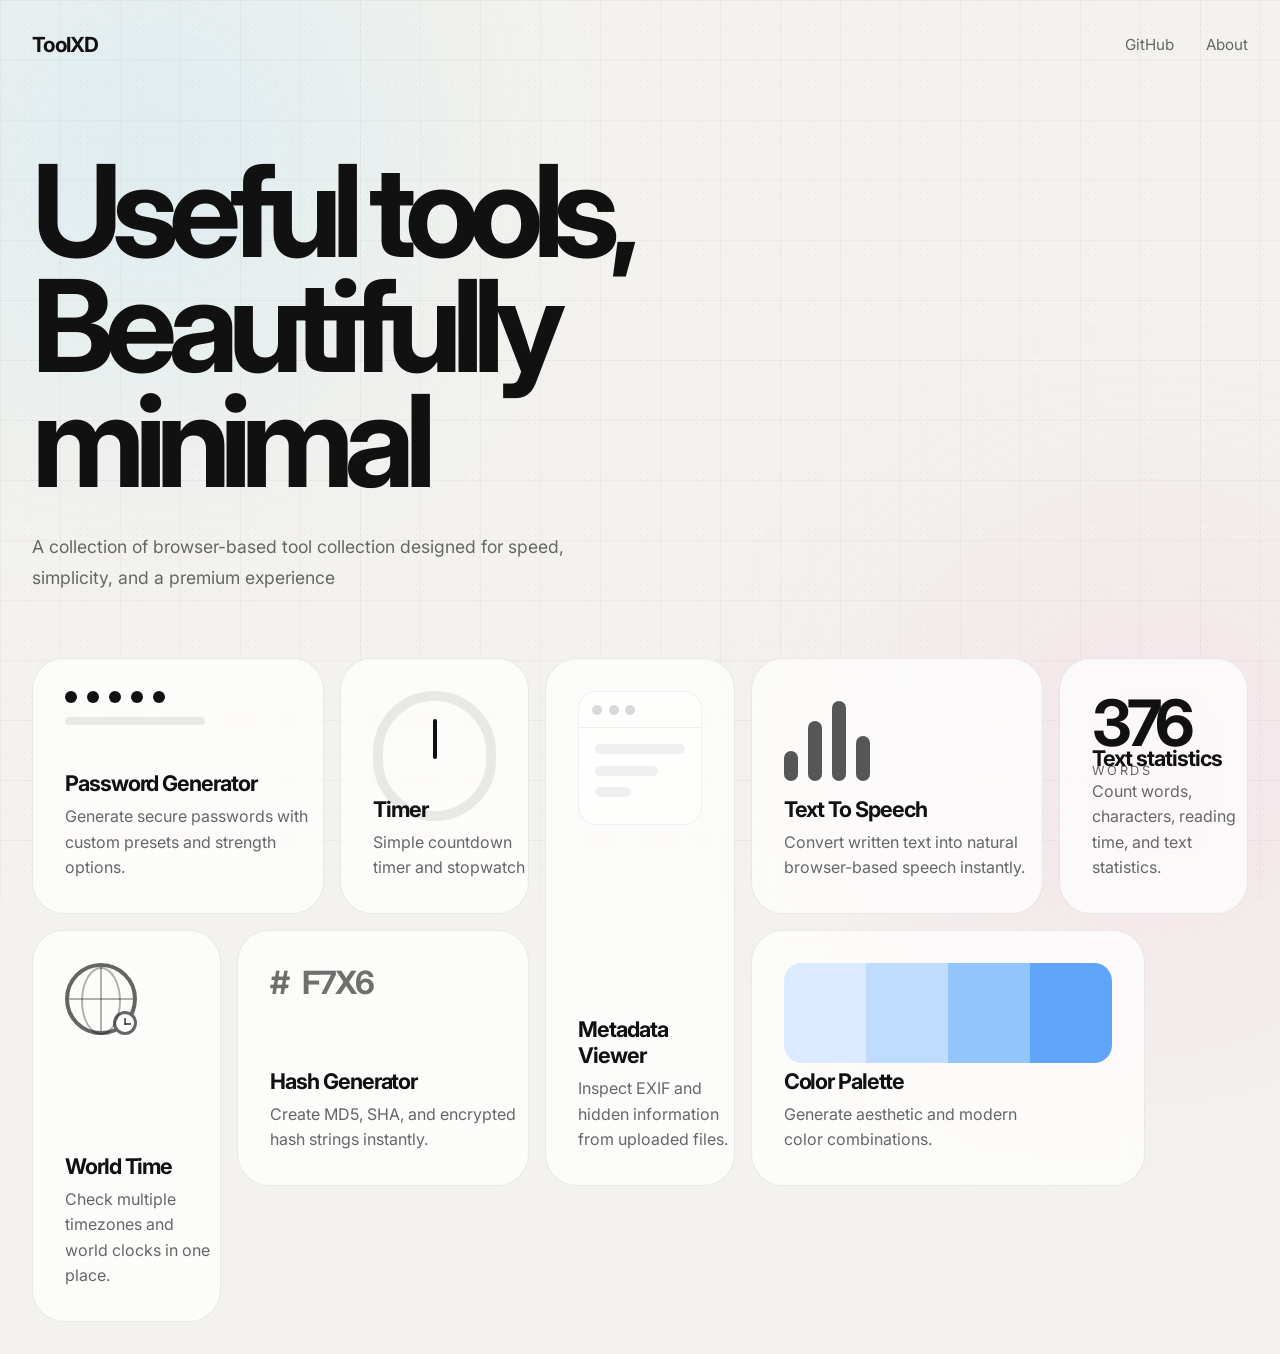
==== index.html @ 22178fe0 "Removed themes.js and cleaned html" ====
<!DOCTYPE html>
<html lang="en">
<head>
    <meta charset="UTF-8" />
    <meta name="viewport" content="width=device-width, initial-scale=1.0" />
    <title> ToolXD </title>

    <link rel="stylesheet" href="css/global.css">
    <link rel="stylesheet" href="css/style.css">
    <link rel="stylesheet" href="css/card.css">
    
    <link rel="preconnect" href="https://fonts.googleapis.com">
    <link rel="preconnect" href="https://fonts.gstatic.com" crossorigin>
    <link href="https://fonts.googleapis.com/css2?family=Inter:wght@300;400;500;600;700;800&display=swap" rel="stylesheet">
</head>

<body>
    <div class="bg-grid"></div>
    <div class="gradient gradient-1"></div>
    <div class="gradient gradient-2"></div>
    <div class="noise"></div>
    <header>
      <nav>
        <div class="logo"> ToolXD </div>
        <div class="nav-links">
          <a href="https://github.com/swaznil/toolxd" target="_blank" rel="noopener noreferrer">GitHub</a>
          <a href="about.html">About</a>
        </div>
      </nav>
      <section class="hero">
        <h1> Useful tools, <br> Beautifully minimal </h1>
        <p class="hero-text"> A collection of browser-based tool collection designed for speed, simplicity, and a premium experience </p>
      </section>
    </header>
    <main class="bento-grid">
      <!-- PASSWORD -->
      <a href="tools/passwordgen/passwordgen.html" class="card password-card">
        <div class="password-preview">
          <div class="password-dots">
            <span></span>
            <span></span>
            <span></span>
            <span></span>
            <span></span>
          </div>
          <div class="password-line"></div>
        </div>
        <div class="content">
          <h3>Password Generator</h3>
          <p>Generate secure passwords with custom presets and strength options.</p>
        </div>
      </a>
      <!-- TIMER -->
      <a href="tools/timer/timer.html" class="card timer-card">
        <div class="timer-preview">
          <div class="timer-circle">
            <div class="timer-hand"></div>
          </div>
        </div>
        <div class="content">
          <h3>Timer</h3>
          <p>Simple countdown timer and stopwatch</p>
        </div>
      </a>
      <!-- METADATA -->
      <a href="tools/metadata/metadata.html" class="card metadata-card">
        <div class="fake-window">
          <div class="window-top">
            <span></span>
            <span></span>
            <span></span>
          </div>
          <div class="window-lines">
            <div></div>
            <div></div>
            <div></div>
          </div>
        </div>
        <div class="content">
          <h3>Metadata Viewer</h3>
          <p>Inspect EXIF and hidden information from uploaded files.</p>
        </div>
      </a>
      <!-- TEXT TO SPEECH -->
      <a href="tools/tts/tts.html" class="card speech-card">
        <div class="speech-preview">
          <span></span>
          <span></span>
          <span></span>
          <span></span>
        </div>
        <div class="content">
          <h3>Text To Speech</h3>
          <p>Convert written text into natural browser-based speech instantly.</p>
        </div>
      </a>
      <!-- Text statistics -->
      <a href="tools/textstat/textstats.html" class="card counter-card">
        <div class="counter-preview">
          <h2>376</h2>
          <p>WORDS</p>
        </div>
        <div class="content">
          <h3>Text statistics</h3>
          <p>Count words, characters, reading time, and text statistics.</p>
        </div>
      </a>
      <!-- WORLD TIME -->
      <a href="tools/worldtime/worldtime.html" class="card world-card">
        <div class="world-preview">
          <div class="world-icon">
            <span class="clock"></span>
          </div>
        </div>
        <div class="content">
          <h3>World Time</h3>
          <p>Check multiple timezones and world clocks in one place.</p>
        </div>
      </a>
      <!-- HASH GENERATOR -->
      <a href="tools/hashgen/hasgen.html" class="card hash-card">
        <div class="hash-preview">
          <span>#</span>
          <span>F7X6</span>
        </div>
        <div class="content">
          <h3>Hash Generator</h3>
          <p>Create MD5, SHA, and encrypted hash strings instantly.</p>
        </div>
      </a>
      <!-- PALETTE -->
      <a href="tools/palette/palette.html" class="card palette-card">
        <div class="palette">
          <span></span>
          <span></span>
          <span></span>
          <span></span>
        </div>
        <div class="content">
          <h3>Color Palette</h3>
          <p>Generate aesthetic and modern color combinations.</p>
        </div>
      </a>
    </main>
<script src="js/script.js"></script>
</body>
</html>
---- css/global.css ----
* {
  margin: 0;
  padding: 0;
  box-sizing: border-box;
}

:root {
  --bg: #f3f2ee;
  --card: rgba(255, 255, 255, 0.72);
  --panel: rgba(255, 255, 255, 0.7);
  --border: rgba(0, 0, 0, 0.08);
  --border-light: rgba(0, 0, 0, 0.06);
  --text: #111;
  --muted: #666;
  --muted-strong: #777;
  --accent: #2453ff;
  --accent-soft: rgba(36, 83, 255, 0.1);
  --radius-sm: 18px;
  --radius-md: 24px;
  --radius-lg: 32px;
  --space-1: 0.5rem;
  --space-2: 1rem;
  --space-3: 2rem;
  --space-4: 4rem;
  --shadow: 0 18px 40px rgba(0, 0, 0, 0.05);
  --blur: 12px;
  --transition:
    transform 0.35s ease,
    border-color 0.35s ease,
    box-shadow 0.35s ease;
}

html {
  scroll-behavior: smooth;
}

body {
  min-height: 100vh;
  background: var(--bg);
  color: var(--text);
  font-family: "Inter", sans-serif;
  overflow-x: hidden;
  position: relative;
}

a {
  color: inherit;
  text-decoration: none;
}

button,
input,
select {
  font: inherit;
}

button {
  cursor: pointer;
}

::selection {
  background: #000;
  color: #fff;
}

.bg-grid,
.grid,
.noise,
.gradient,
.ambient {
  position: fixed;
  pointer-events: none;
  z-index: 0;
}

.bg-grid,
.grid,
.noise {
  inset: 0;
}

.bg-grid,
.grid {
  background-image:
    linear-gradient(rgba(0, 0, 0, 0.03) 1px, transparent 1px),
    linear-gradient(90deg, rgba(0, 0, 0, 0.03) 1px, transparent 1px);
  background-size: 60px 60px;
}

.noise {
  opacity: 0.04;
  background-image: radial-gradient(#000 0.5px, transparent 0.5px);
  background-size: 7px 7px;
}

.gradient {
  width: 500px;
  height: 500px;
  border-radius: 999px;
  filter: blur(120px);
  opacity: 0.15;
}

.gradient-1 {
  background: #7dd3fc;
  top: -100px;
  left: -100px;
}

.gradient-2 {
  background: #f9a8d4;
  right: -120px;
  bottom: -120px;
}

.ambient {
  border-radius: 50%;
  filter: blur(90px);
  opacity: 0.5;
}

.ambient-1 {
  width: 520px;
  height: 520px;
  background: rgba(36, 83, 255, 0.15);
  top: -160px;
  right: -160px;
}

.ambient-2 {
  width: 420px;
  height: 420px;
  background: rgba(0, 0, 0, 0.05);
  bottom: -120px;
  left: -120px;
}

nav,
.topbar {
  display: flex;
  align-items: center;
  justify-content: space-between;
}

.logo {
  font-size: 1.3rem;
  font-weight: 700;
  letter-spacing: -0.06em;
}

.back {
  color: #444;
  font-size: 1rem;
  padding-bottom: 0.2rem;
}

.eyebrow,
.label {
  text-transform: uppercase;
  color: var(--muted-strong);
}

.eyebrow {
  font-size: 0.72rem;
  letter-spacing: 0.22em;
}

.label {
  font-size: 0.68rem;
  letter-spacing: 0.18em;
}

.panel {
  background: var(--panel);
  border: 1px solid var(--border);
  border-radius: var(--radius-lg);
  backdrop-filter: blur(20px);
}

.primary,
.generate,
.tab.active {
  background: #111;
  color: #fff;
}

@media (max-width: 980px) {
  body {
    overflow-y: auto;
  }
}
---- css/style.css ----
/* =========================
   HEADER
========================= */

header{
  padding:2rem;
  position:relative;
  z-index:2;
}

.nav-links{
  display:flex;
  gap:2rem;
}

.nav-links a{
  font-size:.95rem;
  color:var(--muted);
}

/* =========================
   HERO
========================= */

.hero{
  padding-top:6rem;
  max-width:800px;
}

.hero h1{
  font-size:clamp(4rem,10vw,8rem);
  line-height:.9;
  letter-spacing:-0.08em;
}

.hero-text{
  margin-top:2rem;
  max-width:600px;
  font-size:1.1rem;
  line-height:1.8;
  color:var(--muted);
}

@media (max-width:900px){

  .hero{
    padding-top:4rem;
  }

  .hero h1{
    font-size:clamp(3rem,12vw,5rem);
  }

  .content{
    left:1.5rem;
    bottom:1.5rem;
  }
}
---- css/card.css ----
/* =========================
   GRID
========================= */

.bento-grid{
  display:grid;
  grid-template-columns:repeat(12,1fr);
  grid-auto-rows:120px;
  gap:1rem;
  padding:2rem;
}

/* =========================
   CARD SIZES
========================= */

.password-card { grid-column: span 3; grid-row:span 2;}
.timer-card    { grid-column: span 2; grid-row:span 2;}
.metadata-card { grid-column: span 2; grid-row:span 4;}
.speech-card   { grid-column: span 3; grid-row:span 2;}
.counter-card  { grid-column: span 2; grid-row:span 2;}
.world-card    { grid-column: span 2; grid-row:span 3;}
.hash-card     { grid-column: span 3; grid-row:span 2;}
.palette-card  { grid-column: span 4; grid-row:span 2;}

/* =========================
   CARD
========================= */

.card{
  position:relative;
  overflow:hidden;
  padding:var(--space-3);
  border-radius:var(--radius-lg);
  background:var(--card);
  border:1px solid var(--border);
  backdrop-filter:blur(var(--blur));
  transition:var(--transition);
}

.card:hover{
  transform:translateY(-12px);
  border-color:rgba(0,0,0,.12);
}

/* =========================
   CONTENT
========================= */

.content{
  position:absolute;
  left:2rem;
  bottom:2rem;
}

.content h3{
  font-size:1.35rem;
  letter-spacing:-0.05em;
}

.content p{
  margin-top:.5rem;
  max-width:260px;
  line-height:1.6;
  color:var(--muted);
}

/* =========================
   PASSWORD
========================= */

.password-preview{
  display:flex;
  flex-direction:column;
  gap:14px;
  width:140px;
}

.password-dots{
  display:flex;
  gap:10px;
}

.password-dots span{
  width:12px;
  height:12px;
  border-radius:50%;
  background:#111;
}

.password-line{
  width:100%;
  height:8px;
  border-radius:999px;
  background:rgba(0,0,0,.08);
}

/* =========================
   TIMER
========================= */

.timer-preview{
  display:flex;
  align-items:center;
  justify-content:center;
}

.timer-circle{
  width:130px;
  height:130px;
  position:relative;
  border-radius:999px;
  border:10px solid rgba(0,0,0,.08);
}

.timer-hand{
  position:absolute;
  width:4px;
  height:40px;
  background:#111;
  left:50%;
  top:18px;
  transform:translateX(-50%);
  border-radius:999px;
}

/* =========================
   METADATA
========================= */

.fake-window{
  width:100%;
  max-width:260px;
  overflow:hidden;
  border-radius:18px;
  background:rgba(255,255,255,.6);
  border:1px solid var(--border-light);
}

.window-top{
  display:flex;
  gap:.4rem;

  padding:.8rem;

  border-bottom:1px solid var(--border-light);
}

.window-top span{
  width:10px;
  height:10px;

  border-radius:999px;
  background:rgba(0,0,0,.15);
}

.window-lines{
  padding:1rem;
}

.window-lines div{
  height:10px;

  margin-bottom:.7rem;

  border-radius:999px;
  background:rgba(0,0,0,.06);
}

.window-lines div:nth-child(2){
  width:70%;
}

.window-lines div:nth-child(3){
  width:40%;
}

/* =========================
   SPEECH
========================= */

.speech-preview{
  display:flex;
  align-items:flex-end;
  gap:10px;
  height:90px;
}

.speech-preview span{
  width:14px;
  border-radius:999px;
  background:#111;
  opacity:.7;
}

.speech-preview span:nth-child(1){
  height:30px;
}

.speech-preview span:nth-child(2){
  height:60px;
}

.speech-preview span:nth-child(3){
  height:80px;
}

.speech-preview span:nth-child(4){
  height:45px;
}

/* =========================
   COUNTER
========================= */

.counter-preview h2{
  font-size:4rem;
  line-height:1;
  letter-spacing:-0.08em;
}

.counter-preview p{
  margin-top:.5rem;
  font-size:.8rem;
  letter-spacing:.2em;
  color:var(--muted);
}

.world-icon{
    width:72px;
    height:72px;
    border:4px solid rgba(0, 0, 0, 0.60);
    border-radius:50%;
    position:relative;
}

.world-icon::before{
    content:"";
    position:absolute;
    inset:0;
    border-radius:50%;
    background:
        linear-gradient(rgba(0,0,0,.3),rgba(0,0,0,.3))
            center/2px 100% no-repeat,
        linear-gradient(rgba(0,0,0,.3),rgba(0,0,0,.3))
            center/100% 2px no-repeat;
}

.world-icon::after{
    content:"";
    position:absolute;
    left:50%;
    top:0;
    width:36px;
    height:64px;
    transform:translateX(-50%);
    border:2px solid rgba(0,0,0,.3);
    border-radius:50%;
}

.clock{
    position:absolute;
    right:-4px;
    bottom:-4px;
    width:24px;
    height:24px;
    border:3px solid rgba(0,0,0,.6);
    border-radius:50%;
    background:#fff;
}

.clock::before{
    content:"";
    position:absolute;
    width:2px;
    height:7px;
    background: rgba(0,0,0,.6);
    left:50%;
    top:4px;
    transform:translateX(-50%);
}

.clock::after{
    content:"";
    position:absolute;
    width:6px;
    height:2px;
    background:rgba(0,0,0,.6);
    left:50%;
    top:50%;
}

/* =========================
   HASH
========================= */

.hash-preview{
  display:flex;
  align-items:center;
  gap:.8rem;
  font-size:2rem;
  font-weight:700;
  letter-spacing:-0.05em;
  opacity:.6;
}

/* =========================
   PALETTE
========================= */

.palette{
  display:flex;
  height:100px;
  overflow:hidden;
  border-radius:18px;
}

.palette span{
  flex:1;
}

.palette span:nth-child(1){ background:#dbeafe; }
.palette span:nth-child(2){ background:#bfdbfe; }
.palette span:nth-child(3){ background:#93c5fd; }
.palette span:nth-child(4){ background:#60a5fa; }

/* =========================
   RESPONSIVE
========================= */

@media (max-width:900px){

  .bento-grid{
    grid-template-columns:1fr;
    grid-auto-rows:240px;
  }

  .card{
    grid-column:span 1 !important;
    grid-row:span 1 !important;
  }
}
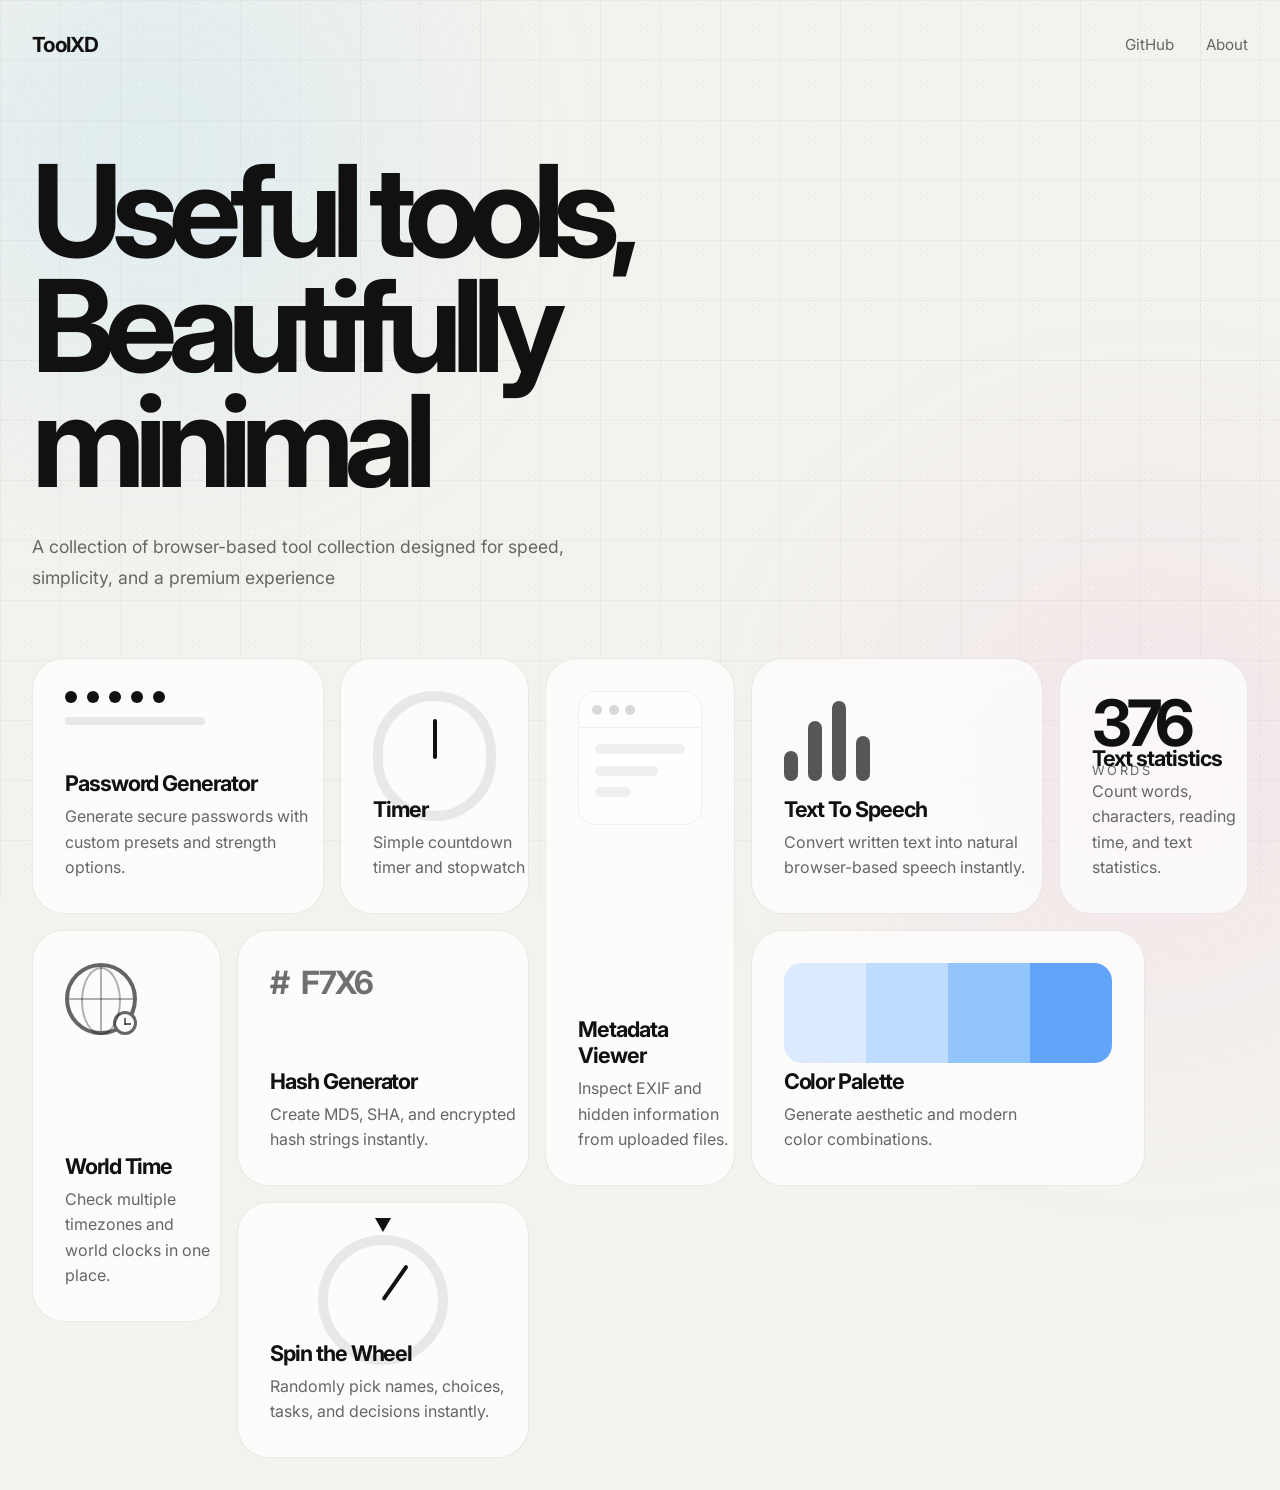
==== commit 0c13b3ba: "Added spinwheel tool" ====
--- a/index.html
+++ b/index.html
@@ -15,10 +15,12 @@
 </head>
 
 <body>
+
     <div class="bg-grid"></div>
     <div class="gradient gradient-1"></div>
     <div class="gradient gradient-2"></div>
     <div class="noise"></div>
+
     <header>
       <nav>
         <div class="logo"> ToolXD </div>
@@ -32,7 +34,10 @@
         <p class="hero-text"> A collection of browser-based tool collection designed for speed, simplicity, and a premium experience </p>
       </section>
     </header>
+
+
     <main class="bento-grid">
+
       <!-- PASSWORD -->
       <a href="tools/passwordgen/passwordgen.html" class="card password-card">
         <div class="password-preview">
@@ -50,6 +55,7 @@
           <p>Generate secure passwords with custom presets and strength options.</p>
         </div>
       </a>
+
       <!-- TIMER -->
       <a href="tools/timer/timer.html" class="card timer-card">
         <div class="timer-preview">
@@ -62,6 +68,7 @@
           <p>Simple countdown timer and stopwatch</p>
         </div>
       </a>
+
       <!-- METADATA -->
       <a href="tools/metadata/metadata.html" class="card metadata-card">
         <div class="fake-window">
@@ -81,6 +88,7 @@
           <p>Inspect EXIF and hidden information from uploaded files.</p>
         </div>
       </a>
+
       <!-- TEXT TO SPEECH -->
       <a href="tools/tts/tts.html" class="card speech-card">
         <div class="speech-preview">
@@ -94,6 +102,7 @@
           <p>Convert written text into natural browser-based speech instantly.</p>
         </div>
       </a>
+
       <!-- Text statistics -->
       <a href="tools/textstat/textstats.html" class="card counter-card">
         <div class="counter-preview">
@@ -105,6 +114,7 @@
           <p>Count words, characters, reading time, and text statistics.</p>
         </div>
       </a>
+
       <!-- WORLD TIME -->
       <a href="tools/worldtime/worldtime.html" class="card world-card">
         <div class="world-preview">
@@ -117,8 +127,9 @@
           <p>Check multiple timezones and world clocks in one place.</p>
         </div>
       </a>
+
       <!-- HASH GENERATOR -->
-      <a href="tools/hashgen/hasgen.html" class="card hash-card">
+      <a href="tools/hashgen/hashgen.html" class="card hash-card">
         <div class="hash-preview">
           <span>#</span>
           <span>F7X6</span>
@@ -128,6 +139,7 @@
           <p>Create MD5, SHA, and encrypted hash strings instantly.</p>
         </div>
       </a>
+
       <!-- PALETTE -->
       <a href="tools/palette/palette.html" class="card palette-card">
         <div class="palette">
@@ -141,7 +153,21 @@
           <p>Generate aesthetic and modern color combinations.</p>
         </div>
       </a>
+
+      <!-- SPIN WHEEL -->
+      <a href="tools/spinwheel/spinwheel.html" class="card wheel-card">
+        <div class="wheel-preview">
+          <div class="wheel-pointer"></div>
+          <div class="wheel-circle">
+            <div class="wheel-hand"></div>
+          </div>
+        </div>
+        <div class="content">
+          <h3>Spin the Wheel</h3>
+          <p>Randomly pick names, choices, tasks, and decisions instantly.</p>
+        </div>
+      </a>
+  
     </main>
-<script src="js/script.js"></script>
 </body>
 </html>
--- a/css/global.css
+++ b/css/global.css
@@ -3,7 +3,6 @@
   padding: 0;
   box-sizing: border-box;
 }
-
 :root {
   --bg: #f3f2ee;
   --card: rgba(255, 255, 255, 0.72);
@@ -24,16 +23,12 @@
   --space-4: 4rem;
   --shadow: 0 18px 40px rgba(0, 0, 0, 0.05);
   --blur: 12px;
-  --transition:
-    transform 0.35s ease,
-    border-color 0.35s ease,
+  --transition: transform 0.35s ease, border-color 0.35s ease,
     box-shadow 0.35s ease;
 }
-
 html {
   scroll-behavior: smooth;
 }
-
 body {
   min-height: 100vh;
   background: var(--bg);
@@ -42,27 +37,22 @@
   overflow-x: hidden;
   position: relative;
 }
-
 a {
   color: inherit;
   text-decoration: none;
 }
-
 button,
 input,
 select {
   font: inherit;
 }
-
 button {
   cursor: pointer;
 }
-
 ::selection {
-  background: #000;
-  color: #fff;
+  background: #000000;
+  color: #ffffff;
 }
-
 .bg-grid,
 .grid,
 .noise,
@@ -72,27 +62,22 @@
   pointer-events: none;
   z-index: 0;
 }
-
 .bg-grid,
 .grid,
 .noise {
   inset: 0;
 }
-
 .bg-grid,
 .grid {
-  background-image:
-    linear-gradient(rgba(0, 0, 0, 0.03) 1px, transparent 1px),
+  background-image: linear-gradient(rgba(0, 0, 0, 0.03) 1px, transparent 1px),
     linear-gradient(90deg, rgba(0, 0, 0, 0.03) 1px, transparent 1px);
   background-size: 60px 60px;
 }
-
 .noise {
   opacity: 0.04;
   background-image: radial-gradient(#000 0.5px, transparent 0.5px);
   background-size: 7px 7px;
 }
-
 .gradient {
   width: 500px;
   height: 500px;
@@ -100,25 +85,21 @@
   filter: blur(120px);
   opacity: 0.15;
 }
-
 .gradient-1 {
   background: #7dd3fc;
   top: -100px;
   left: -100px;
 }
-
 .gradient-2 {
   background: #f9a8d4;
   right: -120px;
   bottom: -120px;
 }
-
 .ambient {
   border-radius: 50%;
   filter: blur(90px);
   opacity: 0.5;
 }
-
 .ambient-1 {
   width: 520px;
   height: 520px;
@@ -126,7 +107,6 @@
   top: -160px;
   right: -160px;
 }
-
 .ambient-2 {
   width: 420px;
   height: 420px;
@@ -134,49 +114,41 @@
   bottom: -120px;
   left: -120px;
 }
-
 nav,
 .topbar {
   display: flex;
   align-items: center;
   justify-content: space-between;
 }
-
 .logo {
   font-size: 1.3rem;
   font-weight: 700;
   letter-spacing: -0.06em;
 }
-
 .back {
-  color: #444;
+  color: #444444;
   font-size: 1rem;
   padding-bottom: 0.2rem;
 }
-
 .eyebrow,
 .label {
   text-transform: uppercase;
   color: var(--muted-strong);
 }
-
 .eyebrow {
   font-size: 0.72rem;
   letter-spacing: 0.22em;
 }
-
 .label {
   font-size: 0.68rem;
   letter-spacing: 0.18em;
 }
-
 .panel {
   background: var(--panel);
   border: 1px solid var(--border);
   border-radius: var(--radius-lg);
   backdrop-filter: blur(20px);
 }
-
 .primary,
 .generate,
 .tab.active {
--- a/css/style.css
+++ b/css/style.css
@@ -1,58 +1,42 @@
-/* =========================
-   HEADER
-========================= */
-
-header{
-  padding:2rem;
-  position:relative;
-  z-index:2;
+header {
+  padding: 2rem;
+  position: relative;
+  z-index: 2;
+}
+.nav-links {
+  display: flex;
+  gap: 2rem;
+}
+.nav-links a {
+  font-size: 0.95rem;
+  color: var(--muted);
+}
+.hero {
+  padding-top: 6rem;
+  max-width: 800px;
+}
+.hero h1 {
+  font-size: clamp(4rem, 10vw, 8rem);
+  line-height: 0.9;
+  letter-spacing: -0.08em;
+}
+.hero-text {
+  margin-top: 2rem;
+  max-width: 600px;
+  font-size: 1.1rem;
+  line-height: 1.8;
+  color: var(--muted);
 }
 
-.nav-links{
-  display:flex;
-  gap:2rem;
-}
-
-.nav-links a{
-  font-size:.95rem;
-  color:var(--muted);
-}
-
-/* =========================
-   HERO
-========================= */
-
-.hero{
-  padding-top:6rem;
-  max-width:800px;
-}
-
-.hero h1{
-  font-size:clamp(4rem,10vw,8rem);
-  line-height:.9;
-  letter-spacing:-0.08em;
-}
-
-.hero-text{
-  margin-top:2rem;
-  max-width:600px;
-  font-size:1.1rem;
-  line-height:1.8;
-  color:var(--muted);
-}
-
-@media (max-width:900px){
-
-  .hero{
-    padding-top:4rem;
+@media (max-width: 900px) {
+  .hero {
+    padding-top: 4rem;
   }
-
-  .hero h1{
-    font-size:clamp(3rem,12vw,5rem);
+  .hero h1 {
+    font-size: clamp(3rem, 12vw, 5rem);
   }
-
-  .content{
-    left:1.5rem;
-    bottom:1.5rem;
+  .content {
+    left: 1.5rem;
+    bottom: 1.5rem;
   }
 }
--- a/css/card.css
+++ b/css/card.css
@@ -1,342 +1,292 @@
-/* =========================
-   GRID
-========================= */
-
-.bento-grid{
-  display:grid;
-  grid-template-columns:repeat(12,1fr);
-  grid-auto-rows:120px;
-  gap:1rem;
-  padding:2rem;
-}
-
-/* =========================
-   CARD SIZES
-========================= */
-
-.password-card { grid-column: span 3; grid-row:span 2;}
-.timer-card    { grid-column: span 2; grid-row:span 2;}
-.metadata-card { grid-column: span 2; grid-row:span 4;}
-.speech-card   { grid-column: span 3; grid-row:span 2;}
-.counter-card  { grid-column: span 2; grid-row:span 2;}
-.world-card    { grid-column: span 2; grid-row:span 3;}
-.hash-card     { grid-column: span 3; grid-row:span 2;}
-.palette-card  { grid-column: span 4; grid-row:span 2;}
-
-/* =========================
-   CARD
-========================= */
-
-.card{
-  position:relative;
-  overflow:hidden;
-  padding:var(--space-3);
-  border-radius:var(--radius-lg);
-  background:var(--card);
-  border:1px solid var(--border);
-  backdrop-filter:blur(var(--blur));
-  transition:var(--transition);
-}
-
-.card:hover{
-  transform:translateY(-12px);
-  border-color:rgba(0,0,0,.12);
-}
-
-/* =========================
-   CONTENT
-========================= */
-
-.content{
-  position:absolute;
-  left:2rem;
-  bottom:2rem;
-}
-
-.content h3{
-  font-size:1.35rem;
-  letter-spacing:-0.05em;
-}
-
-.content p{
-  margin-top:.5rem;
-  max-width:260px;
-  line-height:1.6;
-  color:var(--muted);
-}
-
-/* =========================
-   PASSWORD
-========================= */
-
-.password-preview{
+.bento-grid {
+  display: grid;
+  grid-template-columns: repeat(12, 1fr);
+  grid-auto-rows: 120px;
+  gap: 1rem;
+  padding: 2rem;
+}
+
+.password-card {grid-column: span 3;grid-row: span 2;}
+.timer-card {grid-column: span 2;grid-row: span 2;}
+.metadata-card {grid-column: span 2;grid-row: span 4;}
+.speech-card {grid-column: span 3;grid-row: span 2;}
+.counter-card {grid-column: span 2;grid-row: span 2;}
+.world-card {grid-column: span 2;grid-row: span 3;}
+.hash-card {grid-column: span 3;grid-row: span 2;}
+.palette-card {grid-column: span 4;grid-row: span 2;}
+.wheel-card {grid-column: span 3;grid-row: span 2;}
+
+.card {
+  position: relative;
+  overflow: hidden;
+  padding: var(--space-3);
+  border-radius: var(--radius-lg);
+  background: var(--card);
+  border: 1px solid var(--border);
+  backdrop-filter: blur(var(--blur));
+  transition: var(--transition);
+}
+.card:hover {
+  transform: translateY(-12px);
+  border-color: rgba(0, 0, 0, 0.12);
+}
+.content {
+  position: absolute;
+  left: 2rem;
+  bottom: 2rem;
+}
+.content h3 {
+  font-size: 1.35rem;
+  letter-spacing: -0.05em;
+}
+.content p {
+  margin-top: 0.5rem;
+  max-width: 260px;
+  line-height: 1.6;
+  color: var(--muted);
+}
+.password-preview {
+  display: flex;
+  flex-direction: column;
+  gap: 14px;
+  width: 140px;
+}
+.password-dots {
+  display: flex;
+  gap: 10px;
+}
+.password-dots span {
+  width: 12px;
+  height: 12px;
+  border-radius: 50%;
+  background: #111;
+}
+.password-line {
+  width: 100%;
+  height: 8px;
+  border-radius: 999px;
+  background: rgba(0, 0, 0, 0.08);
+}
+.timer-preview {
+  display: flex;
+  align-items: center;
+  justify-content: center;
+}
+.timer-circle {
+  width: 130px;
+  height: 130px;
+  position: relative;
+  border-radius: 999px;
+  border: 10px solid rgba(0, 0, 0, 0.08);
+}
+.timer-hand {
+  position: absolute;
+  width: 4px;
+  height: 40px;
+  background: #111;
+  left: 50%;
+  top: 18px;
+  transform: translateX(-50%);
+  border-radius: 999px;
+}
+.fake-window {
+  width: 100%;
+  max-width: 260px;
+  overflow: hidden;
+  border-radius: 18px;
+  background: rgba(255, 255, 255, 0.6);
+  border: 1px solid var(--border-light);
+}
+.window-top {
+  display: flex;
+  gap: 0.4rem;
+  padding: 0.8rem;
+  border-bottom: 1px solid var(--border-light);
+}
+.window-top span {
+  width: 10px;
+  height: 10px;
+  border-radius: 999px;
+  background: rgba(0, 0, 0, 0.15);
+}
+.window-lines {
+  padding: 1rem;
+}
+.window-lines div {
+  height: 10px;
+  margin-bottom: 0.7rem;
+  border-radius: 999px;
+  background: rgba(0, 0, 0, 0.06);
+}
+.window-lines div:nth-child(2) {
+  width: 70%;
+}
+.window-lines div:nth-child(3) {
+  width: 40%;
+}
+.speech-preview {
+  display: flex;
+  align-items: flex-end;
+  gap: 10px;
+  height: 90px;
+}
+.speech-preview span {
+  width: 14px;
+  border-radius: 999px;
+  background: #111;
+  opacity: 0.7;
+}
+.speech-preview span:nth-child(1) {
+  height: 30px;
+}
+.speech-preview span:nth-child(2) {
+  height: 60px;
+}
+.speech-preview span:nth-child(3) {
+  height: 80px;
+}
+.speech-preview span:nth-child(4) {
+  height: 45px;
+}
+.counter-preview h2 {
+  font-size: 4rem;
+  line-height: 1;
+  letter-spacing: -0.08em;
+}
+.counter-preview p {
+  margin-top: 0.5rem;
+  font-size: 0.8rem;
+  letter-spacing: 0.2em;
+  color: var(--muted);
+}
+.world-icon {
+  width: 72px;
+  height: 72px;
+  border: 4px solid rgba(0, 0, 0, 0.6);
+  border-radius: 50%;
+  position: relative;
+}
+.world-icon::before {
+  content: "";
+  position: absolute;
+  inset: 0;
+  border-radius: 50%;
+  background: linear-gradient(rgba(0, 0, 0, 0.3), rgba(0, 0, 0, 0.3)) center/2px
+      100% no-repeat,
+    linear-gradient(rgba(0, 0, 0, 0.3), rgba(0, 0, 0, 0.3)) center/100% 2px
+      no-repeat;
+}
+.world-icon::after {
+  content: "";
+  position: absolute;
+  left: 50%;
+  top: 0;
+  width: 36px;
+  height: 64px;
+  transform: translateX(-50%);
+  border: 2px solid rgba(0, 0, 0, 0.3);
+  border-radius: 50%;
+}
+.clock {
+  position: absolute;
+  right: -4px;
+  bottom: -4px;
+  width: 24px;
+  height: 24px;
+  border: 3px solid rgba(0, 0, 0, 0.6);
+  border-radius: 50%;
+  background: #fff;
+}
+.clock::before {
+  content: "";
+  position: absolute;
+  width: 2px;
+  height: 7px;
+  background: rgba(0, 0, 0, 0.6);
+  left: 50%;
+  top: 4px;
+  transform: translateX(-50%);
+}
+.clock::after {
+  content: "";
+  position: absolute;
+  width: 6px;
+  height: 2px;
+  background: rgba(0, 0, 0, 0.6);
+  left: 50%;
+  top: 50%;
+}
+.hash-preview {
+  display: flex;
+  align-items: center;
+  gap: 0.8rem;
+  font-size: 2rem;
+  font-weight: 700;
+  letter-spacing: -0.05em;
+  opacity: 0.6;
+}
+.palette {
+  display: flex;
+  height: 100px;
+  overflow: hidden;
+  border-radius: 18px;
+}
+.palette span {
+  flex: 1;
+}
+
+.palette span:nth-child(1) {
+  background: #dbeafe;
+}
+.palette span:nth-child(2) {
+  background: #bfdbfe;
+}
+.palette span:nth-child(3) {
+  background: #93c5fd;
+}
+.palette span:nth-child(4) {
+  background: #60a5fa;
+}
+
+.wheel-preview{
   display:flex;
-  flex-direction:column;
-  gap:14px;
-  width:140px;
-}
-
-.password-dots{
-  display:flex;
-  gap:10px;
-}
-
-.password-dots span{
-  width:12px;
-  height:12px;
-  border-radius:50%;
-  background:#111;
-}
-
-.password-line{
-  width:100%;
-  height:8px;
-  border-radius:999px;
-  background:rgba(0,0,0,.08);
-}
-
-/* =========================
-   TIMER
-========================= */
-
-.timer-preview{
-  display:flex;
-  align-items:center;
   justify-content:center;
 }
-
-.timer-circle{
+.wheel-circle{
   width:130px;
   height:130px;
   position:relative;
+  border-radius:50%;
+  border:10px solid rgba(0,0,0,.08);
+}
+.wheel-hand{
+  position:absolute;
+  left:50%;
+  top:50%;
+  width:4px;
+  height:42px;
+  background:#111;
   border-radius:999px;
-  border:10px solid rgba(0,0,0,.08);
-}
-
-.timer-hand{
+  transform-origin:bottom;
+  transform:translate(-50%,-100%) rotate(35deg);
+}
+.wheel-pointer{
   position:absolute;
-  width:4px;
-  height:40px;
-  background:#111;
-  left:50%;
-  top:18px;
-  transform:translateX(-50%);
-  border-radius:999px;
-}
-
-/* =========================
-   METADATA
-========================= */
-
-.fake-window{
-  width:100%;
-  max-width:260px;
-  overflow:hidden;
-  border-radius:18px;
-  background:rgba(255,255,255,.6);
-  border:1px solid var(--border-light);
-}
-
-.window-top{
-  display:flex;
-  gap:.4rem;
-
-  padding:.8rem;
-
-  border-bottom:1px solid var(--border-light);
-}
-
-.window-top span{
-  width:10px;
-  height:10px;
-
-  border-radius:999px;
-  background:rgba(0,0,0,.15);
-}
-
-.window-lines{
-  padding:1rem;
-}
-
-.window-lines div{
-  height:10px;
-
-  margin-bottom:.7rem;
-
-  border-radius:999px;
-  background:rgba(0,0,0,.06);
-}
-
-.window-lines div:nth-child(2){
-  width:70%;
-}
-
-.window-lines div:nth-child(3){
-  width:40%;
-}
-
-/* =========================
-   SPEECH
-========================= */
-
-.speech-preview{
-  display:flex;
-  align-items:flex-end;
-  gap:10px;
-  height:90px;
-}
-
-.speech-preview span{
-  width:14px;
-  border-radius:999px;
-  background:#111;
-  opacity:.7;
-}
-
-.speech-preview span:nth-child(1){
-  height:30px;
-}
-
-.speech-preview span:nth-child(2){
-  height:60px;
-}
-
-.speech-preview span:nth-child(3){
-  height:80px;
-}
-
-.speech-preview span:nth-child(4){
-  height:45px;
-}
-
-/* =========================
-   COUNTER
-========================= */
-
-.counter-preview h2{
-  font-size:4rem;
-  line-height:1;
-  letter-spacing:-0.08em;
-}
-
-.counter-preview p{
-  margin-top:.5rem;
-  font-size:.8rem;
-  letter-spacing:.2em;
-  color:var(--muted);
-}
-
-.world-icon{
-    width:72px;
-    height:72px;
-    border:4px solid rgba(0, 0, 0, 0.60);
-    border-radius:50%;
-    position:relative;
-}
-
-.world-icon::before{
-    content:"";
-    position:absolute;
-    inset:0;
-    border-radius:50%;
-    background:
-        linear-gradient(rgba(0,0,0,.3),rgba(0,0,0,.3))
-            center/2px 100% no-repeat,
-        linear-gradient(rgba(0,0,0,.3),rgba(0,0,0,.3))
-            center/100% 2px no-repeat;
-}
-
-.world-icon::after{
-    content:"";
-    position:absolute;
-    left:50%;
-    top:0;
-    width:36px;
-    height:64px;
-    transform:translateX(-50%);
-    border:2px solid rgba(0,0,0,.3);
-    border-radius:50%;
-}
-
-.clock{
-    position:absolute;
-    right:-4px;
-    bottom:-4px;
-    width:24px;
-    height:24px;
-    border:3px solid rgba(0,0,0,.6);
-    border-radius:50%;
-    background:#fff;
-}
-
-.clock::before{
-    content:"";
-    position:absolute;
-    width:2px;
-    height:7px;
-    background: rgba(0,0,0,.6);
-    left:50%;
-    top:4px;
-    transform:translateX(-50%);
-}
-
-.clock::after{
-    content:"";
-    position:absolute;
-    width:6px;
-    height:2px;
-    background:rgba(0,0,0,.6);
-    left:50%;
-    top:50%;
-}
-
-/* =========================
-   HASH
-========================= */
-
-.hash-preview{
-  display:flex;
-  align-items:center;
-  gap:.8rem;
-  font-size:2rem;
-  font-weight:700;
-  letter-spacing:-0.05em;
-  opacity:.6;
-}
-
-/* =========================
-   PALETTE
-========================= */
-
-.palette{
-  display:flex;
-  height:100px;
-  overflow:hidden;
-  border-radius:18px;
-}
-
-.palette span{
-  flex:1;
-}
-
-.palette span:nth-child(1){ background:#dbeafe; }
-.palette span:nth-child(2){ background:#bfdbfe; }
-.palette span:nth-child(3){ background:#93c5fd; }
-.palette span:nth-child(4){ background:#60a5fa; }
-
-/* =========================
-   RESPONSIVE
-========================= */
-
-@media (max-width:900px){
-
-  .bento-grid{
-    grid-template-columns:1fr;
-    grid-auto-rows:240px;
+  top:15px;
+  width:0;
+  height:0;
+  border-left:8px solid transparent;
+  border-right:8px solid transparent;
+  border-top:14px solid #111;
+}
+
+@media (max-width: 900px) {
+  .bento-grid {
+    grid-template-columns: 1fr;
+    grid-auto-rows: 240px;
   }
-
-  .card{
-    grid-column:span 1 !important;
-    grid-row:span 1 !important;
+  .card {
+    grid-column: span 1 !important;
+    grid-row: span 1 !important;
   }
-}+}
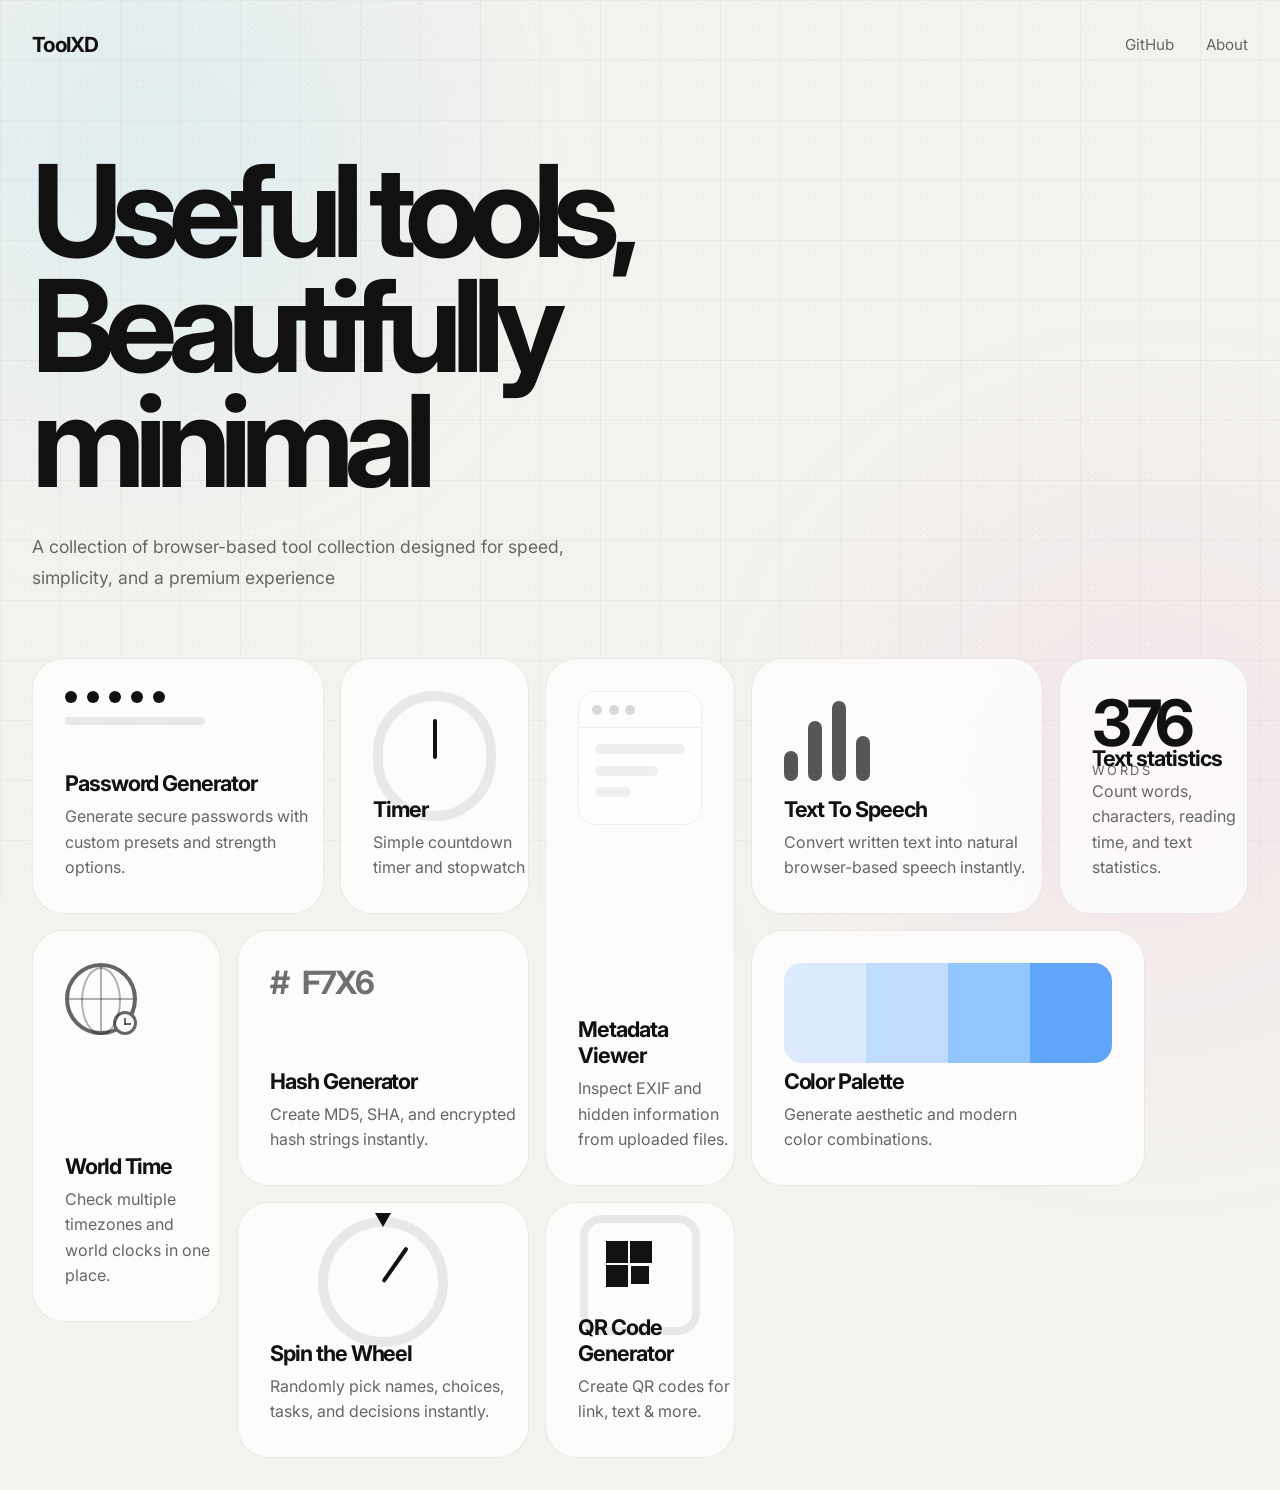
==== commit 8acf44ad: "Added new tool Qr code generator and a template HTML" ====
--- a/index.html
+++ b/index.html
@@ -168,6 +168,19 @@
         </div>
       </a>
   
+    <!-- QR CODE -->
+     <a href="tools/qrcode/qrcode.html" class="card qr-card">
+      <div class="qr-preview">
+        <div class="qr-icon">
+          <span></span>
+        </div>
+      </div>
+
+    <div class="content">
+      <h3>QR Code Generator</h3>
+      <p>Create QR codes for link, text & more.</p>
+    </div>
+     </a>
     </main>
 </body>
 </html>
--- a/css/card.css
+++ b/css/card.css
@@ -15,6 +15,7 @@
 .hash-card {grid-column: span 3;grid-row: span 2;}
 .palette-card {grid-column: span 4;grid-row: span 2;}
 .wheel-card {grid-column: span 3;grid-row: span 2;}
+.qr-card{grid-column: span 2;grid-row: span 2;}
 
 .card {
   position: relative;
@@ -258,6 +259,7 @@
   position:relative;
   border-radius:50%;
   border:10px solid rgba(0,0,0,.08);
+  bottom: 18px;
 }
 .wheel-hand{
   position:absolute;
@@ -272,12 +274,37 @@
 }
 .wheel-pointer{
   position:absolute;
-  top:15px;
+  top:10px;
   width:0;
   height:0;
   border-left:8px solid transparent;
   border-right:8px solid transparent;
   border-top:14px solid #111;
+}
+.qr-preview{
+  display:flex;
+  justify-content:center;
+}
+.qr-icon{
+  width:120px;
+  height:120px;
+  border-radius:22px;
+  background:
+    linear-gradient(#111 0 0) 18px 18px/22px 22px no-repeat,
+    linear-gradient(#111 0 0) calc(100% - 40px) 18px/22px 22px no-repeat,
+    linear-gradient(#111 0 0) 18px calc(100% - 40px)/22px 22px no-repeat;
+  border:8px solid rgba(0,0,0,.08);
+  position:relative;
+  bottom: 20px;
+}
+.qr-icon span{
+  position:absolute;
+  width:18px;
+  height:18px;
+  background:#111;
+  left:50%;
+  top:50%;
+  transform:translate(-50%,-50%);
 }
 
 @media (max-width: 900px) {
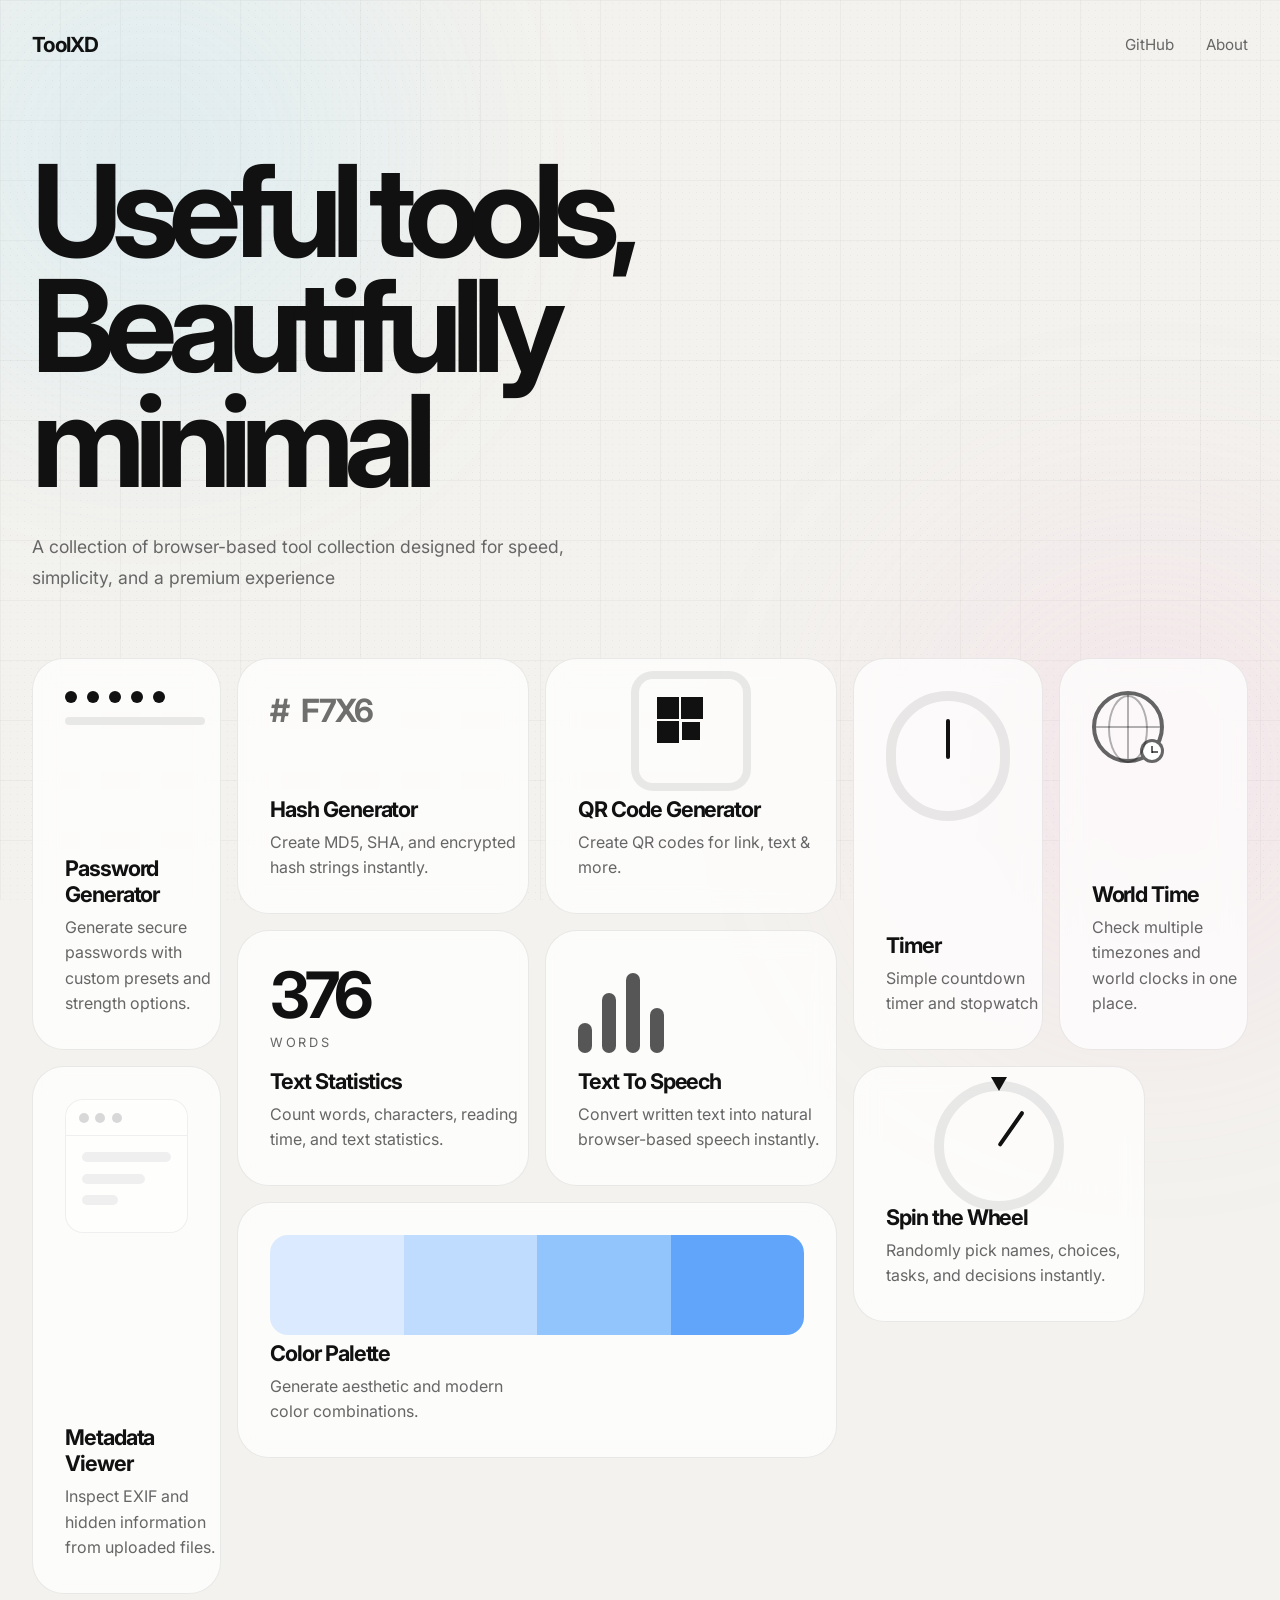
==== commit a289d3b0: "New bento grid Layout" ====
--- a/index.html
+++ b/index.html
@@ -36,151 +36,151 @@
     </header>
 
 
-    <main class="bento-grid">
+  <main class="bento-grid">
 
-      <!-- PASSWORD -->
-      <a href="tools/passwordgen/passwordgen.html" class="card password-card">
-        <div class="password-preview">
-          <div class="password-dots">
-            <span></span>
-            <span></span>
-            <span></span>
-            <span></span>
-            <span></span>
-          </div>
-          <div class="password-line"></div>
-        </div>
-        <div class="content">
-          <h3>Password Generator</h3>
-          <p>Generate secure passwords with custom presets and strength options.</p>
-        </div>
-      </a>
+  <!-- PASSWORD -->
+  <a href="tools/passwordgen/passwordgen.html" class="card password-card">
+    <div class="password-preview">
+      <div class="password-dots">
+        <span></span>
+        <span></span>
+        <span></span>
+        <span></span>
+        <span></span>
+      </div>
+      <div class="password-line"></div>
+    </div>
+    <div class="content">
+      <h3>Password Generator</h3>
+      <p>Generate secure passwords with custom presets and strength options.</p>
+    </div>
+  </a>
 
-      <!-- TIMER -->
-      <a href="tools/timer/timer.html" class="card timer-card">
-        <div class="timer-preview">
-          <div class="timer-circle">
-            <div class="timer-hand"></div>
-          </div>
-        </div>
-        <div class="content">
-          <h3>Timer</h3>
-          <p>Simple countdown timer and stopwatch</p>
-        </div>
-      </a>
+  <!-- HASH GENERATOR -->
+  <a href="tools/hashgen/hashgen.html" class="card hash-card">
+    <div class="hash-preview">
+      <span>#</span>
+      <span>F7X6</span>
+    </div>
+    <div class="content">
+      <h3>Hash Generator</h3>
+      <p>Create MD5, SHA, and encrypted hash strings instantly.</p>
+    </div>
+  </a>
 
-      <!-- METADATA -->
-      <a href="tools/metadata/metadata.html" class="card metadata-card">
-        <div class="fake-window">
-          <div class="window-top">
-            <span></span>
-            <span></span>
-            <span></span>
-          </div>
-          <div class="window-lines">
-            <div></div>
-            <div></div>
-            <div></div>
-          </div>
-        </div>
-        <div class="content">
-          <h3>Metadata Viewer</h3>
-          <p>Inspect EXIF and hidden information from uploaded files.</p>
-        </div>
-      </a>
-
-      <!-- TEXT TO SPEECH -->
-      <a href="tools/tts/tts.html" class="card speech-card">
-        <div class="speech-preview">
-          <span></span>
-          <span></span>
-          <span></span>
-          <span></span>
-        </div>
-        <div class="content">
-          <h3>Text To Speech</h3>
-          <p>Convert written text into natural browser-based speech instantly.</p>
-        </div>
-      </a>
-
-      <!-- Text statistics -->
-      <a href="tools/textstat/textstats.html" class="card counter-card">
-        <div class="counter-preview">
-          <h2>376</h2>
-          <p>WORDS</p>
-        </div>
-        <div class="content">
-          <h3>Text statistics</h3>
-          <p>Count words, characters, reading time, and text statistics.</p>
-        </div>
-      </a>
-
-      <!-- WORLD TIME -->
-      <a href="tools/worldtime/worldtime.html" class="card world-card">
-        <div class="world-preview">
-          <div class="world-icon">
-            <span class="clock"></span>
-          </div>
-        </div>
-        <div class="content">
-          <h3>World Time</h3>
-          <p>Check multiple timezones and world clocks in one place.</p>
-        </div>
-      </a>
-
-      <!-- HASH GENERATOR -->
-      <a href="tools/hashgen/hashgen.html" class="card hash-card">
-        <div class="hash-preview">
-          <span>#</span>
-          <span>F7X6</span>
-        </div>
-        <div class="content">
-          <h3>Hash Generator</h3>
-          <p>Create MD5, SHA, and encrypted hash strings instantly.</p>
-        </div>
-      </a>
-
-      <!-- PALETTE -->
-      <a href="tools/palette/palette.html" class="card palette-card">
-        <div class="palette">
-          <span></span>
-          <span></span>
-          <span></span>
-          <span></span>
-        </div>
-        <div class="content">
-          <h3>Color Palette</h3>
-          <p>Generate aesthetic and modern color combinations.</p>
-        </div>
-      </a>
-
-      <!-- SPIN WHEEL -->
-      <a href="tools/spinwheel/spinwheel.html" class="card wheel-card">
-        <div class="wheel-preview">
-          <div class="wheel-pointer"></div>
-          <div class="wheel-circle">
-            <div class="wheel-hand"></div>
-          </div>
-        </div>
-        <div class="content">
-          <h3>Spin the Wheel</h3>
-          <p>Randomly pick names, choices, tasks, and decisions instantly.</p>
-        </div>
-      </a>
-  
-    <!-- QR CODE -->
-     <a href="tools/qrcode/qrcode.html" class="card qr-card">
-      <div class="qr-preview">
-        <div class="qr-icon">
-          <span></span>
-        </div>
+  <!-- QR CODE -->
+  <a href="tools/qrcode/qrcode.html" class="card qr-card">
+    <div class="qr-preview">
+      <div class="qr-icon">
+        <span></span>
       </div>
-
+    </div>
     <div class="content">
       <h3>QR Code Generator</h3>
       <p>Create QR codes for link, text & more.</p>
     </div>
-     </a>
-    </main>
+  </a>
+
+  <!-- TIMER -->
+  <a href="tools/timer/timer.html" class="card timer-card">
+    <div class="timer-preview">
+      <div class="timer-circle">
+        <div class="timer-hand"></div>
+      </div>
+    </div>
+    <div class="content">
+      <h3>Timer</h3>
+      <p>Simple countdown timer and stopwatch</p>
+    </div>
+  </a>
+
+  <!-- WORLD TIME -->
+  <a href="tools/worldtime/worldtime.html" class="card world-card">
+    <div class="world-preview">
+      <div class="world-icon">
+        <span class="clock"></span>
+      </div>
+    </div>
+    <div class="content">
+      <h3>World Time</h3>
+      <p>Check multiple timezones and world clocks in one place.</p>
+    </div>
+  </a>
+
+  <!-- TEXT STATISTICS -->
+  <a href="tools/textstat/textstats.html" class="card counter-card">
+    <div class="counter-preview">
+      <h2>376</h2>
+      <p>WORDS</p>
+    </div>
+    <div class="content">
+      <h3>Text Statistics</h3>
+      <p>Count words, characters, reading time, and text statistics.</p>
+    </div>
+  </a>
+
+  <!-- TEXT TO SPEECH -->
+  <a href="tools/tts/tts.html" class="card speech-card">
+    <div class="speech-preview">
+      <span></span>
+      <span></span>
+      <span></span>
+      <span></span>
+    </div>
+    <div class="content">
+      <h3>Text To Speech</h3>
+      <p>Convert written text into natural browser-based speech instantly.</p>
+    </div>
+  </a>
+
+  <!-- METADATA -->
+  <a href="tools/metadata/metadata.html" class="card metadata-card">
+    <div class="fake-window">
+      <div class="window-top">
+        <span></span>
+        <span></span>
+        <span></span>
+      </div>
+      <div class="window-lines">
+        <div></div>
+        <div></div>
+        <div></div>
+      </div>
+    </div>
+    <div class="content">
+      <h3>Metadata Viewer</h3>
+      <p>Inspect EXIF and hidden information from uploaded files.</p>
+    </div>
+  </a>
+
+  <!-- SPIN WHEEL -->
+  <a href="tools/spinwheel/spinwheel.html" class="card wheel-card">
+    <div class="wheel-preview">
+      <div class="wheel-pointer"></div>
+      <div class="wheel-circle">
+        <div class="wheel-hand"></div>
+      </div>
+    </div>
+    <div class="content">
+      <h3>Spin the Wheel</h3>
+      <p>Randomly pick names, choices, tasks, and decisions instantly.</p>
+    </div>
+  </a>
+
+  <!-- COLOR PALETTE -->
+  <a href="tools/palette/palette.html" class="card palette-card">
+    <div class="palette">
+      <span></span>
+      <span></span>
+      <span></span>
+      <span></span>
+    </div>
+    <div class="content">
+      <h3>Color Palette</h3>
+      <p>Generate aesthetic and modern color combinations.</p>
+    </div>
+  </a>
+
+</main>
 </body>
 </html>
--- a/css/card.css
+++ b/css/card.css
@@ -6,16 +6,17 @@
   padding: 2rem;
 }
 
-.password-card {grid-column: span 3;grid-row: span 2;}
-.timer-card {grid-column: span 2;grid-row: span 2;}
+.password-card {grid-column: span 2;grid-row: span 3;}
+.hash-card {grid-column: span 3;grid-row: span 2;}
+.qr-card {grid-column: span 3;grid-row: span 2;}
+.timer-card {grid-column: span 2;grid-row: span 3;}
+.world-card {grid-column: span 2;grid-row: span 3;}
+.counter-card {grid-column: span 3;grid-row: span 2;}
+.speech-card {grid-column: span 3;grid-row: span 2;}
 .metadata-card {grid-column: span 2;grid-row: span 4;}
-.speech-card {grid-column: span 3;grid-row: span 2;}
-.counter-card {grid-column: span 2;grid-row: span 2;}
-.world-card {grid-column: span 2;grid-row: span 3;}
-.hash-card {grid-column: span 3;grid-row: span 2;}
-.palette-card {grid-column: span 4;grid-row: span 2;}
 .wheel-card {grid-column: span 3;grid-row: span 2;}
-.qr-card{grid-column: span 2;grid-row: span 2;}
+.palette-card {grid-column: span 6;grid-row: span 2;}
+
 
 .card {
   position: relative;
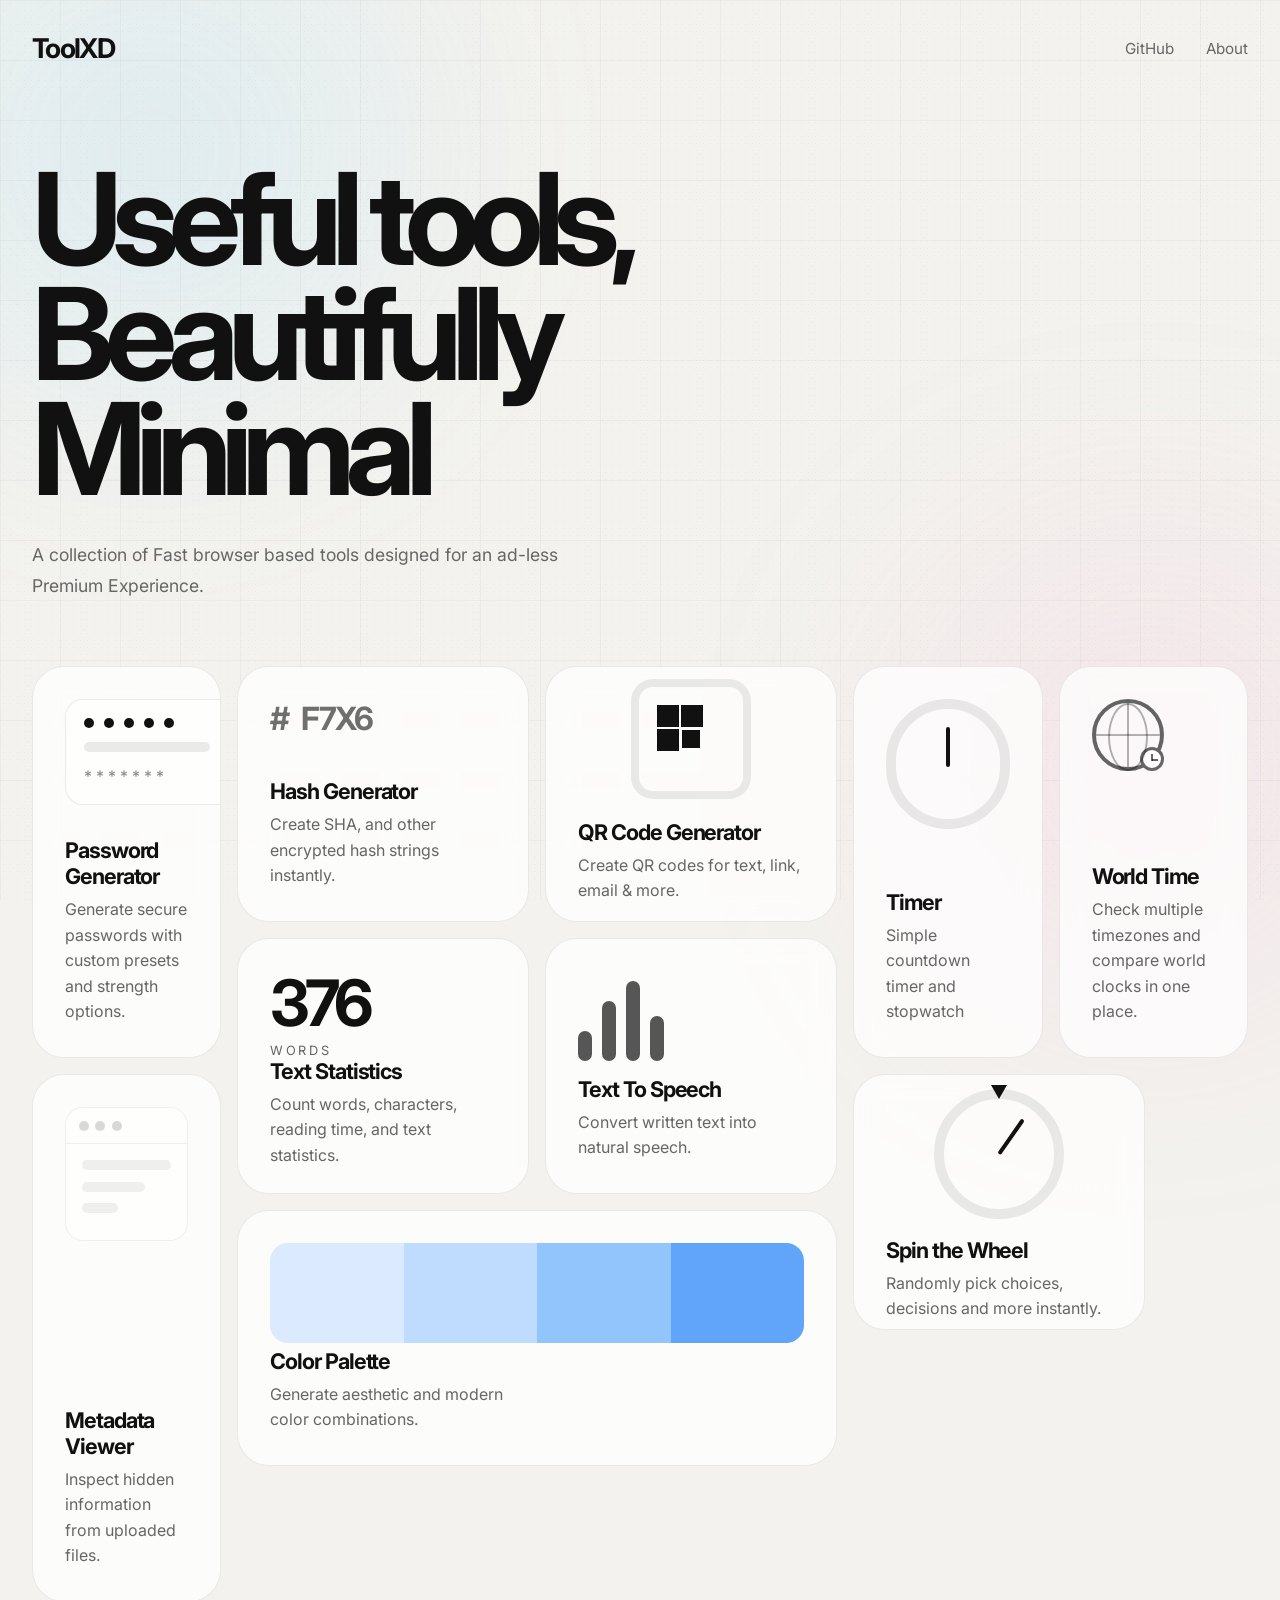
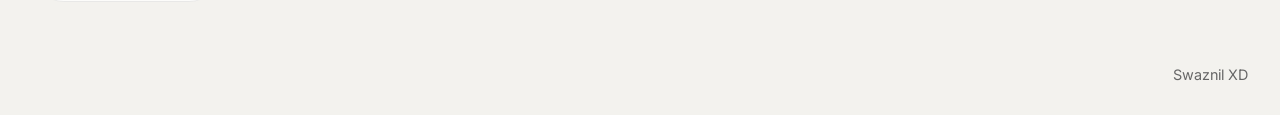
==== commit 7ff73106: "Improved typography and added footer in main HTML" ====
--- a/index.html
+++ b/index.html
@@ -30,8 +30,9 @@
         </div>
       </nav>
       <section class="hero">
-        <h1> Useful tools, <br> Beautifully minimal </h1>
-        <p class="hero-text"> A collection of browser-based tool collection designed for speed, simplicity, and a premium experience </p>
+        <h1> Useful tools, <br> Beautifully Minimal </h1>
+        <p class="hero-text"> A collection of Fast browser based tools designed for an ad-less 
+          Premium Experience. </p>
       </section>
     </header>
 
@@ -64,7 +65,7 @@
     </div>
     <div class="content">
       <h3>Hash Generator</h3>
-      <p>Create MD5, SHA, and encrypted hash strings instantly.</p>
+      <p>Create SHA, and other encrypted hash strings instantly.</p>
     </div>
   </a>
 
@@ -77,7 +78,7 @@
     </div>
     <div class="content">
       <h3>QR Code Generator</h3>
-      <p>Create QR codes for link, text & more.</p>
+      <p>Create QR codes for text, link, email & more. </p>
     </div>
   </a>
 
@@ -103,7 +104,7 @@
     </div>
     <div class="content">
       <h3>World Time</h3>
-      <p>Check multiple timezones and world clocks in one place.</p>
+      <p>Check multiple timezones and compare world clocks in one place.</p>
     </div>
   </a>
 
@@ -129,7 +130,7 @@
     </div>
     <div class="content">
       <h3>Text To Speech</h3>
-      <p>Convert written text into natural browser-based speech instantly.</p>
+      <p>Convert written text into natural speech.</p>
     </div>
   </a>
 
@@ -149,7 +150,7 @@
     </div>
     <div class="content">
       <h3>Metadata Viewer</h3>
-      <p>Inspect EXIF and hidden information from uploaded files.</p>
+      <p>Inspect hidden information from uploaded files.</p>
     </div>
   </a>
 
@@ -163,7 +164,7 @@
     </div>
     <div class="content">
       <h3>Spin the Wheel</h3>
-      <p>Randomly pick names, choices, tasks, and decisions instantly.</p>
+      <p>Randomly pick choices, decisions and more instantly.</p>
     </div>
   </a>
 
@@ -182,5 +183,10 @@
   </a>
 
 </main>
+
+<footer>
+  <p>Swaznil  XD</p>
+</footer>
+
 </body>
 </html>
--- a/css/global.css
+++ b/css/global.css
@@ -23,8 +23,9 @@
   --space-4: 4rem;
   --shadow: 0 18px 40px rgba(0, 0, 0, 0.05);
   --blur: 12px;
-  --transition: transform 0.35s ease, border-color 0.35s ease,
-    box-shadow 0.35s ease;
+  --transition: transform 0.3s ease, 
+  border-color 0.35s ease, 
+  box-shadow 0.35s ease;
 }
 html {
   scroll-behavior: smooth;
@@ -69,7 +70,8 @@
 }
 .bg-grid,
 .grid {
-  background-image: linear-gradient(rgba(0, 0, 0, 0.03) 1px, transparent 1px),
+  background-image: 
+    linear-gradient(rgba(0, 0, 0, 0.03) 1px, transparent 1px),
     linear-gradient(90deg, rgba(0, 0, 0, 0.03) 1px, transparent 1px);
   background-size: 60px 60px;
 }
@@ -121,12 +123,12 @@
   justify-content: space-between;
 }
 .logo {
-  font-size: 1.3rem;
+  font-size: 1.7rem;
   font-weight: 700;
   letter-spacing: -0.06em;
 }
 .back {
-  color: #444444;
+  color: #444;
   font-size: 1rem;
   padding-bottom: 0.2rem;
 }
@@ -156,7 +158,7 @@
   color: #fff;
 }
 
-@media (max-width: 980px) {
+@media (max-width: 1200px) {
   body {
     overflow-y: auto;
   }
--- a/css/style.css
+++ b/css/style.css
@@ -27,6 +27,16 @@
   line-height: 1.8;
   color: var(--muted);
 }
+footer {
+  position: relative;
+  z-index: 2;
+  padding: 2rem;
+  display: flex;
+  align-items: center;
+  justify-content: right;
+  color: var(--muted);
+  font-size: 0.9rem;
+}
 
 @media (max-width: 900px) {
   .hero {
@@ -39,4 +49,9 @@
     left: 1.5rem;
     bottom: 1.5rem;
   }
+    footer {
+    flex-direction: column;
+    gap: 1rem;
+    text-align: center;
+  }
 }
--- a/css/card.css
+++ b/css/card.css
@@ -27,15 +27,18 @@
   border: 1px solid var(--border);
   backdrop-filter: blur(var(--blur));
   transition: var(--transition);
+  display: flex;
+  flex-direction: column;
 }
 .card:hover {
   transform: translateY(-12px);
   border-color: rgba(0, 0, 0, 0.12);
 }
+.preview {
+  flex: 1;
+}
 .content {
-  position: absolute;
-  left: 2rem;
-  bottom: 2rem;
+  margin-top: auto;
 }
 .content h3 {
   font-size: 1.35rem;
@@ -48,26 +51,36 @@
   color: var(--muted);
 }
 .password-preview {
+  width: 220px;
+  padding: 18px;
+  border-radius: 18px;
+  border: 1px solid rgba(0,0,0,.08);
+  background: rgba(255,255,255,.55);
   display: flex;
   flex-direction: column;
   gap: 14px;
-  width: 140px;
 }
 .password-dots {
   display: flex;
   gap: 10px;
 }
 .password-dots span {
-  width: 12px;
-  height: 12px;
+  width: 10px;
+  height: 10px;
   border-radius: 50%;
   background: #111;
 }
 .password-line {
-  width: 100%;
-  height: 8px;
-  border-radius: 999px;
-  background: rgba(0, 0, 0, 0.08);
+  height: 10px;
+  width: 69%;
+  border-radius: 69px;
+  background: rgba(0,0,0,.08);
+}
+.password-preview::after {
+  content: "*******";
+  font-size: 1rem;
+  letter-spacing: .25em;
+  color: #11111180;
 }
 .timer-preview {
   display: flex;
